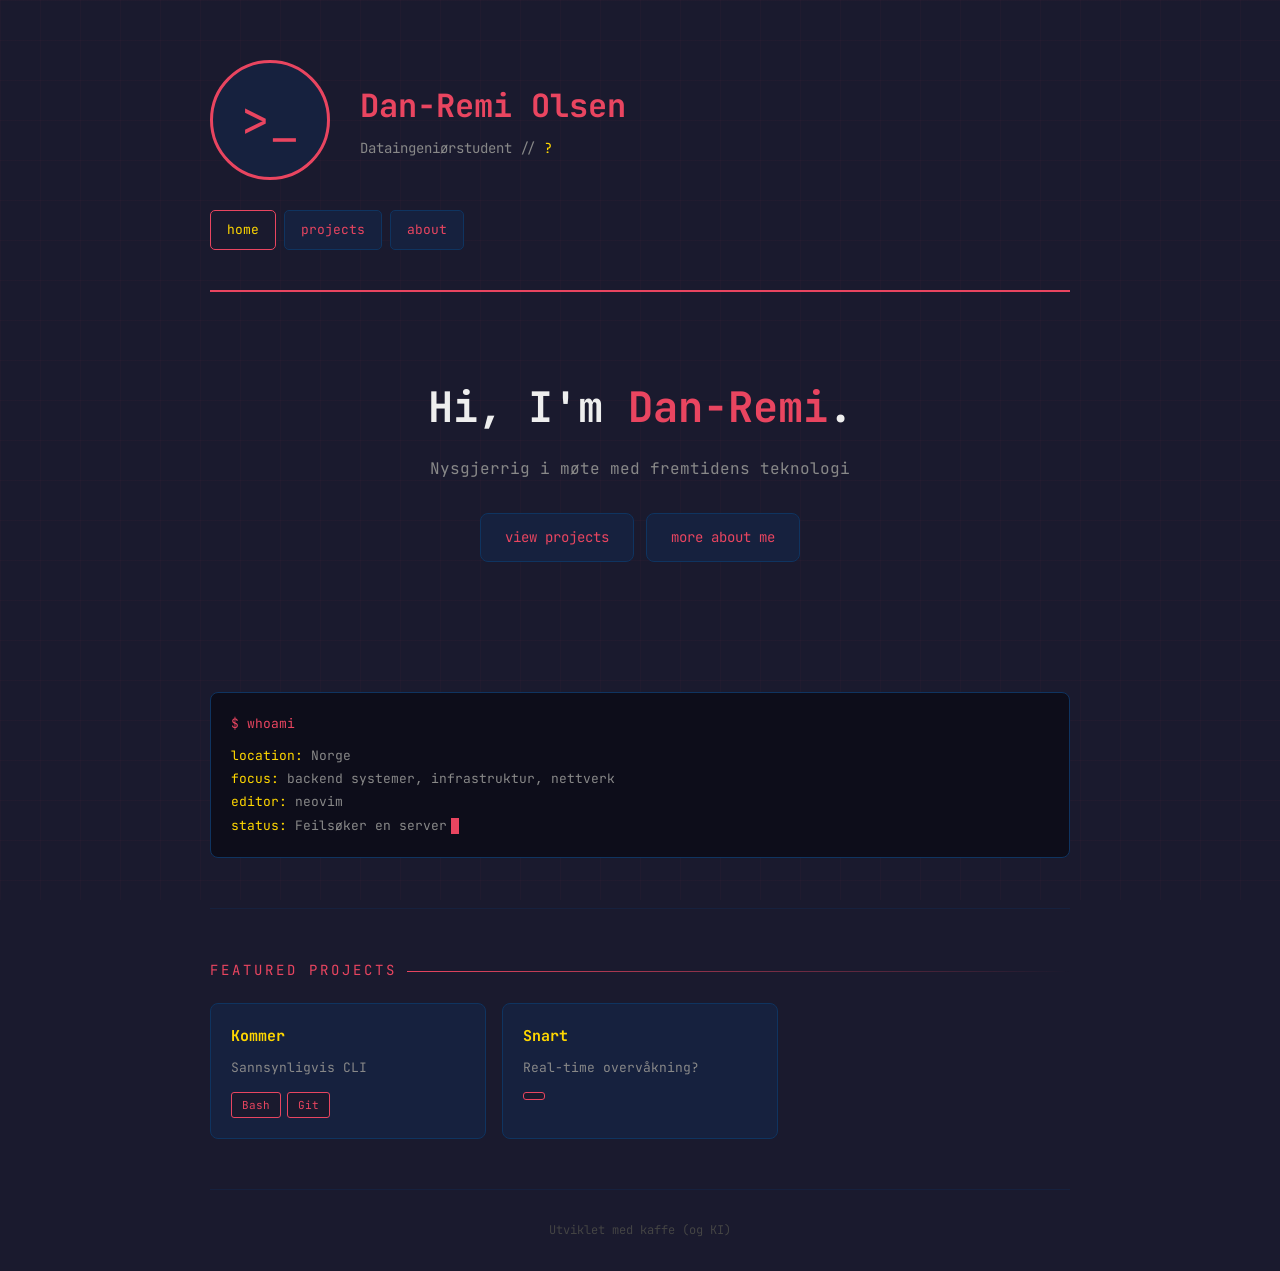
==== index.html @ e0314a2e "Første commit. Prototype bygget ved hjelp av KI" ====
<!DOCTYPE html>
<html lang="en">
<head>
    <meta charset="UTF-8">
    <meta name="viewport" content="width=device-width, initial-scale=1.0">
    <title>Dan-Remi Olsen</title>
    <link rel="stylesheet" href="style.css">
</head>
<body>

<div class="container">
    <header>
        <div class="header-content">
            <div class="avatar">&gt;_</div>
            <div class="header-text">
                <h1>Dan-Remi Olsen</h1>
                <div class="tagline">Dataingeniørstudent // <span>?</span></div>
            </div>
        </div>
        <nav>
            <a href="index.html" class="nav-active">home</a>
            <a href="projects.html">projects</a>
            <a href="about.html">about</a>
        </nav>
    </header>

    <div class="hero">
        <h2>Hi, I'm <span class="accent">Dan-Remi</span>.</h2>
        <p>Nysgjerrig i møte med fremtidens teknologi</p>
        <div class="cta-links">
            <a href="projects.html">view projects</a>
            <a href="about.html">more about me</a>
        </div>
    </div>

    <section>
        <div class="terminal">
            <div class="output">
                <span>location:</span> Norge<br>
                <span>focus:</span> backend systemer, infrastruktur, nettverk<br>
                <span>editor:</span> neovim<br>
                <span>status:</span> Feilsøker en server<span class="cursor"></span>
            </div>
        </div>
    </section>

    <section>
        <div class="section-title">featured projects</div>
        <div class="projects-grid">
            <div class="project-card">
                <h3>Kommer</h3>
                <p>Sannsynligvis CLI</p>
                <div class="project-tech">
                    <span class="tag">Bash</span>
                    <span class="tag">Git</span>
                </div>
            </div>
            <div class="project-card">
                <h3>Snart</h3>
                <p>Real-time overvåkning?</p>
                <div class="project-tech">
                    <span class="tag"></span>
                </div>
            </div>
        </div>
    </section>

    <footer>
        Utviklet med kaffe (og KI)
    </footer>
</div>

</body>
</html>
---- style.css ----
@import url('https://fonts.googleapis.com/css2?family=JetBrains+Mono:wght@400;700&display=swap');

* { box-sizing: border-box; margin: 0; padding: 0; }

body {
    background: #1a1a2e;
    color: #eee;
    font-family: 'JetBrains Mono', monospace;
    line-height: 1.7;
    overflow-x: hidden;
}

/* Subtle grid background */
body::before {
    content: '';
    position: fixed;
    top: 0; left: 0; right: 0; bottom: 0;
    background-image:
        linear-gradient(rgba(233, 69, 96, 0.03) 1px, transparent 1px),
        linear-gradient(90deg, rgba(233, 69, 96, 0.03) 1px, transparent 1px);
    background-size: 40px 40px;
    pointer-events: none;
    z-index: 0;
}

a { color: #e94560; text-decoration: none; transition: color 0.2s; }
a:hover { color: #ffd700; }

.container {
    max-width: 900px;
    margin: 0 auto;
    padding: 0 20px;
    position: relative;
    z-index: 1;
}

/* -- Header -- */
header {
    padding: 60px 0 40px;
    border-bottom: 2px solid #e94560;
}

.header-content {
    display: flex;
    align-items: center;
    gap: 30px;
}

.avatar {
    width: 120px;
    height: 120px;
    border-radius: 50%;
    border: 3px solid #e94560;
    background: #16213e;
    display: flex;
    align-items: center;
    justify-content: center;
    font-size: 48px;
    color: #e94560;
    flex-shrink: 0;
}

.header-text h1 {
    font-size: 32px;
    color: #e94560;
    margin-bottom: 4px;
}

.header-text .tagline {
    color: #888;
    font-size: 14px;
}

.header-text .tagline span {
    color: #ffd700;
}

nav {
    margin-top: 30px;
    display: flex;
    gap: 8px;
    flex-wrap: wrap;
}

nav a {
    background: #16213e;
    padding: 8px 16px;
    border-radius: 5px;
    border: 1px solid #0f3460;
    font-size: 13px;
    transition: all 0.2s;
}

nav a:hover {
    border-color: #e94560;
    color: #ffd700;
    background: #1a1a2e;
}

nav a.nav-active {
    border-color: #e94560;
    color: #ffd700;
    background: #1a1a2e;
}

/* -- Sections -- */
section {
    padding: 50px 0;
    border-bottom: 1px solid #16213e;
}

section:last-child { border-bottom: none; }

.section-title {
    font-size: 14px;
    color: #e94560;
    text-transform: uppercase;
    letter-spacing: 3px;
    margin-bottom: 20px;
    display: flex;
    align-items: center;
    gap: 10px;
}

.section-title::after {
    content: '';
    flex: 1;
    height: 1px;
    background: linear-gradient(90deg, #e94560, transparent);
}

/* -- Hero -- */
.hero {
    text-align: center;
    padding: 80px 0 60px;
}

.hero h2 {
    font-size: 42px;
    color: #eee;
    margin-bottom: 12px;
}

.hero h2 .accent {
    color: #e94560;
}

.hero p {
    color: #888;
    font-size: 16px;
    max-width: 600px;
    margin: 0 auto 30px;
}

.hero .cta-links {
    display: flex;
    gap: 12px;
    justify-content: center;
    flex-wrap: wrap;
}

.hero .cta-links a {
    background: #16213e;
    border: 1px solid #0f3460;
    border-radius: 8px;
    padding: 12px 24px;
    font-size: 14px;
    transition: all 0.2s;
}

.hero .cta-links a:hover {
    border-color: #e94560;
    transform: translateY(-2px);
}

/* -- About -- */
.about p {
    color: #ccc;
    font-size: 14px;
    margin-bottom: 12px;
}

.about .highlight {
    color: #ffd700;
}

/* -- Skills -- */
.skills-grid {
    display: grid;
    grid-template-columns: repeat(auto-fill, minmax(250px, 1fr));
    gap: 12px;
}

.skill-card {
    background: #16213e;
    border: 1px solid #0f3460;
    border-radius: 8px;
    padding: 16px;
    transition: all 0.2s;
}

.skill-card:hover {
    border-color: #e94560;
    transform: translateY(-2px);
}

.skill-card h3 {
    color: #e94560;
    font-size: 14px;
    margin-bottom: 8px;
}

.skill-tags {
    display: flex;
    flex-wrap: wrap;
    gap: 6px;
}

.tag {
    background: #1a1a2e;
    color: #888;
    padding: 3px 10px;
    border-radius: 3px;
    font-size: 12px;
    border: 1px solid #2a2a4a;
}

/* -- Projects -- */
.projects-grid {
    display: grid;
    grid-template-columns: repeat(auto-fill, minmax(260px, 1fr));
    gap: 16px;
}

.project-card {
    background: #16213e;
    border: 1px solid #0f3460;
    border-radius: 8px;
    padding: 20px;
    transition: all 0.2s;
    position: relative;
    overflow: hidden;
}

.project-card::before {
    content: '';
    position: absolute;
    top: 0; left: 0; right: 0;
    height: 3px;
    background: linear-gradient(90deg, #e94560, #ffd700);
    opacity: 0;
    transition: opacity 0.2s;
}

.project-card:hover {
    border-color: #e94560;
    transform: translateY(-2px);
}

.project-card:hover::before { opacity: 1; }

.project-card h3 {
    color: #ffd700;
    font-size: 15px;
    margin-bottom: 8px;
}

.project-card p {
    color: #888;
    font-size: 13px;
    margin-bottom: 12px;
}

.project-card .project-tech {
    display: flex;
    flex-wrap: wrap;
    gap: 6px;
}

.project-card .project-tech .tag {
    border-color: #e94560;
    color: #e94560;
    font-size: 11px;
}

/* -- Contact -- */
.contact-links {
    display: flex;
    gap: 12px;
    flex-wrap: wrap;
}

.contact-link {
    display: flex;
    align-items: center;
    gap: 8px;
    background: #16213e;
    border: 1px solid #0f3460;
    border-radius: 8px;
    padding: 14px 20px;
    font-size: 14px;
    transition: all 0.2s;
}

.contact-link:hover {
    border-color: #e94560;
    transform: translateY(-2px);
}

.contact-icon {
    font-size: 18px;
}

/* -- Terminal block -- */
.terminal {
    background: #0d0d1a;
    border: 1px solid #0f3460;
    border-radius: 8px;
    padding: 20px;
    margin-top: 20px;
    font-size: 13px;
    position: relative;
}

.terminal::before {
    content: '$ whoami';
    display: block;
    color: #e94560;
    margin-bottom: 8px;
}

.terminal .output {
    color: #888;
    line-height: 1.8;
}

.terminal .output span { color: #ffd700; }

.cursor {
    display: inline-block;
    width: 8px;
    height: 16px;
    background: #e94560;
    animation: blink 1s step-end infinite;
    vertical-align: middle;
    margin-left: 4px;
}

@keyframes blink { 50% { opacity: 0; } }

/* -- Experience -- */
.experience-list {
    display: grid;
    gap: 16px;
}

.experience-card {
    background: #16213e;
    border: 1px solid #0f3460;
    border-radius: 8px;
    padding: 20px;
    transition: all 0.2s;
    position: relative;
    overflow: hidden;
}

.experience-card::before {
    content: '';
    position: absolute;
    top: 0; left: 0; bottom: 0;
    width: 3px;
    background: linear-gradient(180deg, #e94560, #ffd700);
    opacity: 0;
    transition: opacity 0.2s;
}

.experience-card:hover {
    border-color: #e94560;
    transform: translateY(-2px);
}

.experience-card:hover::before { opacity: 1; }

.experience-card h3 {
    color: #ffd700;
    font-size: 15px;
    margin-bottom: 4px;
}

.experience-card .role {
    color: #e94560;
    font-size: 13px;
    margin-bottom: 4px;
}

.experience-card .period {
    color: #555;
    font-size: 12px;
    margin-bottom: 10px;
}

.experience-card p {
    color: #888;
    font-size: 13px;
}

/* -- Footer -- */
footer {
    padding: 30px 0;
    text-align: center;
    color: #444;
    font-size: 12px;
}

/* -- Responsive -- */
@media (max-width: 600px) {
    .header-content { flex-direction: column; text-align: center; }
    .header-text h1 { font-size: 24px; }
    nav { justify-content: center; }
    .avatar { width: 90px; height: 90px; font-size: 36px; }
    .hero h2 { font-size: 28px; }
    .hero p { font-size: 14px; }
}
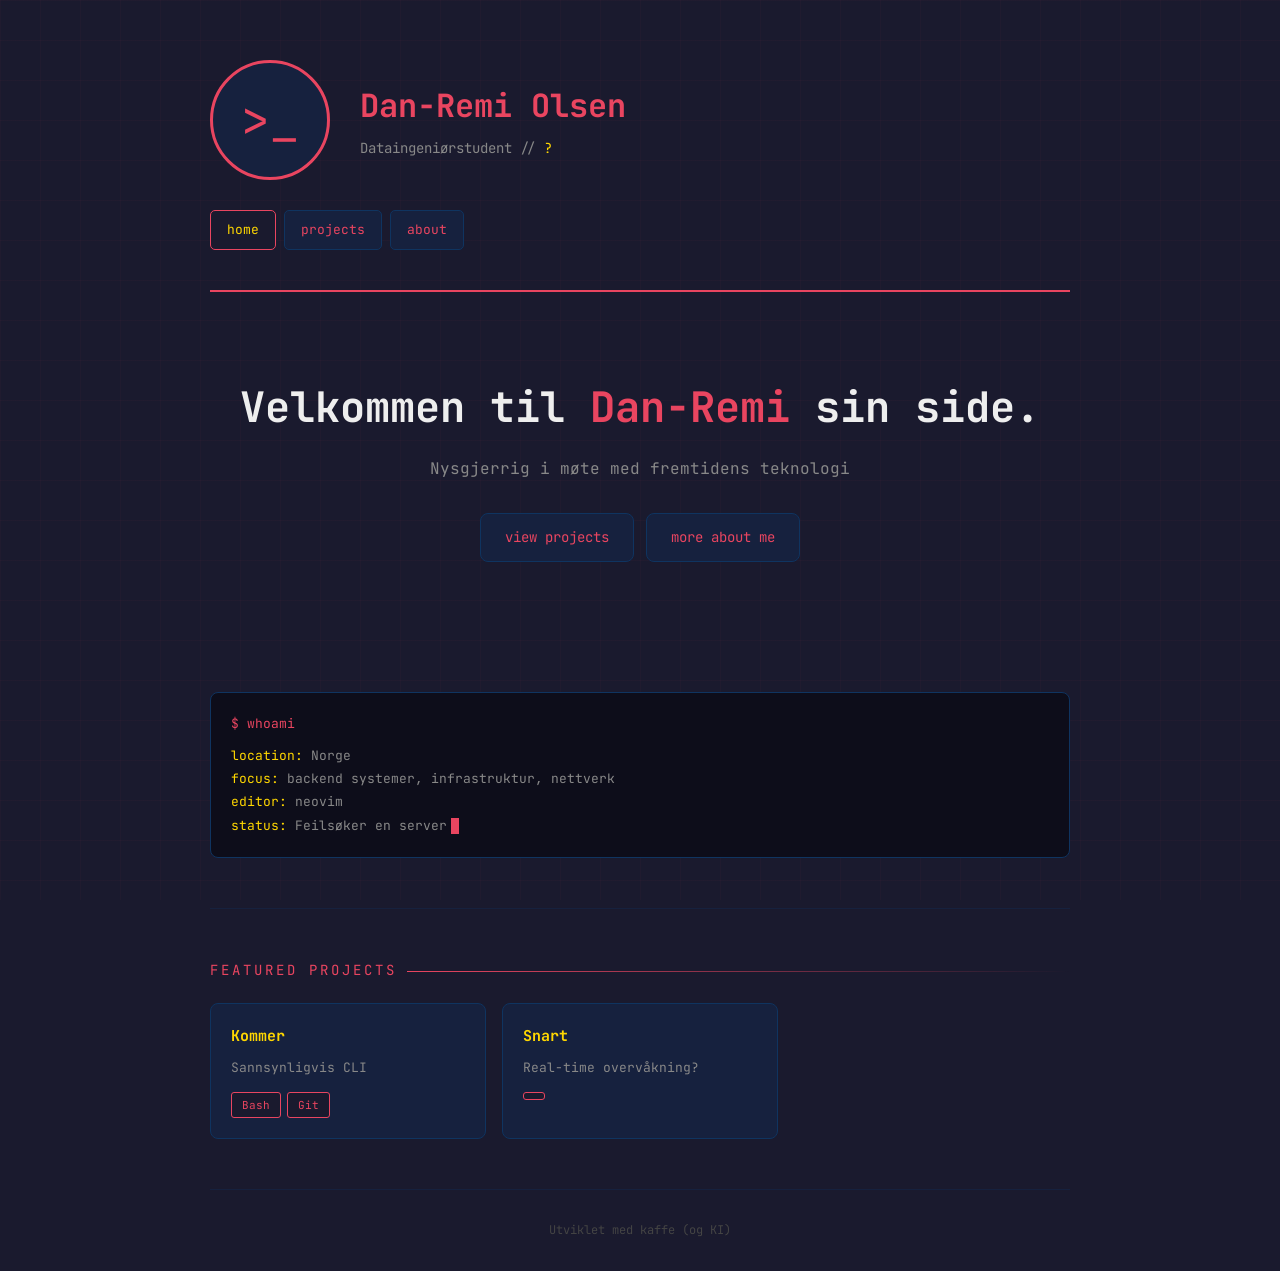
==== commit 480fc426: "Liten endring" ====
--- a/index.html
+++ b/index.html
@@ -25,7 +25,7 @@
     </header>
 
     <div class="hero">
-        <h2>Hi, I'm <span class="accent">Dan-Remi</span>.</h2>
+        <h2>Velkommen til <span class="accent">Dan-Remi</span> sin side.</h2>
         <p>Nysgjerrig i møte med fremtidens teknologi</p>
         <div class="cta-links">
             <a href="projects.html">view projects</a>
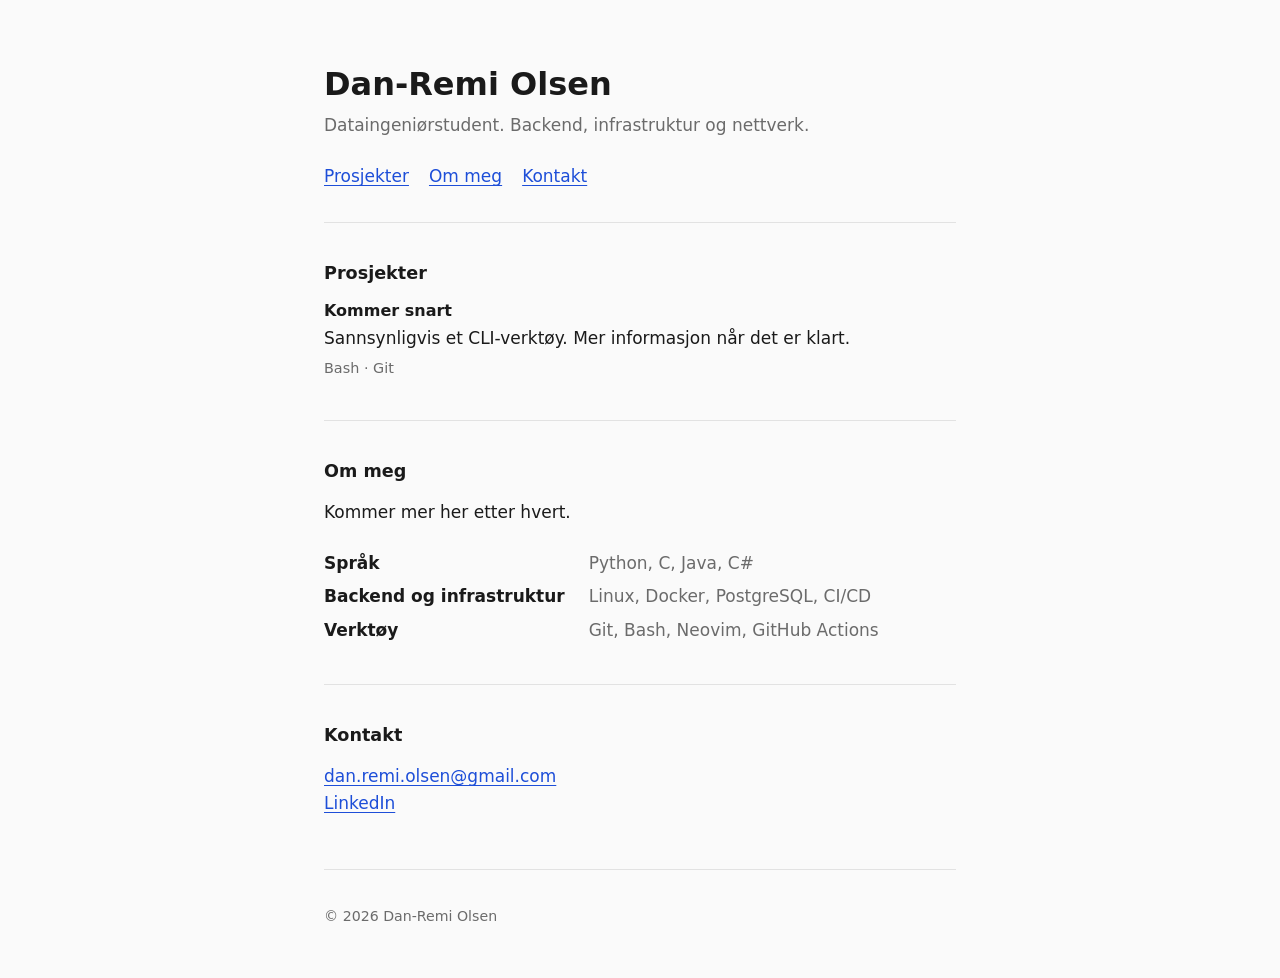
==== commit 5535629d: "Skriv om siden til én enkel, moderne side Slår sammen index/projects/about til én side på norsk med " ====
--- a/index.html
+++ b/index.html
@@ -1,74 +1,62 @@
 <!DOCTYPE html>
-<html lang="en">
+<html lang="no">
 <head>
     <meta charset="UTF-8">
     <meta name="viewport" content="width=device-width, initial-scale=1.0">
+    <meta name="color-scheme" content="light dark">
+    <meta name="description" content="Dan-Remi Olsen – dataingeniørstudent med interesse for backend, infrastruktur og nettverk.">
     <title>Dan-Remi Olsen</title>
     <link rel="stylesheet" href="style.css">
 </head>
 <body>
 
-<div class="container">
-    <header>
-        <div class="header-content">
-            <div class="avatar">&gt;_</div>
-            <div class="header-text">
-                <h1>Dan-Remi Olsen</h1>
-                <div class="tagline">Dataingeniørstudent // <span>?</span></div>
-            </div>
-        </div>
-        <nav>
-            <a href="index.html" class="nav-active">home</a>
-            <a href="projects.html">projects</a>
-            <a href="about.html">about</a>
-        </nav>
-    </header>
+<header>
+    <h1>Dan-Remi Olsen</h1>
+    <p class="lead">Dataingeniørstudent. Backend, infrastruktur og nettverk.</p>
+    <nav>
+        <a href="#prosjekter">Prosjekter</a>
+        <a href="#om">Om meg</a>
+        <a href="#kontakt">Kontakt</a>
+    </nav>
+</header>
 
-    <div class="hero">
-        <h2>Velkommen til <span class="accent">Dan-Remi</span> sin side.</h2>
-        <p>Nysgjerrig i møte med fremtidens teknologi</p>
-        <div class="cta-links">
-            <a href="projects.html">view projects</a>
-            <a href="about.html">more about me</a>
-        </div>
-    </div>
-
-    <section>
-        <div class="terminal">
-            <div class="output">
-                <span>location:</span> Norge<br>
-                <span>focus:</span> backend systemer, infrastruktur, nettverk<br>
-                <span>editor:</span> neovim<br>
-                <span>status:</span> Feilsøker en server<span class="cursor"></span>
-            </div>
-        </div>
+<main>
+    <section id="prosjekter">
+        <h2>Prosjekter</h2>
+        <ul class="list">
+            <li>
+                <h3>Kommer snart</h3>
+                <p>Sannsynligvis et CLI-verktøy. Mer informasjon når det er klart.</p>
+                <p class="meta">Bash · Git</p>
+            </li>
+        </ul>
     </section>
 
-    <section>
-        <div class="section-title">featured projects</div>
-        <div class="projects-grid">
-            <div class="project-card">
-                <h3>Kommer</h3>
-                <p>Sannsynligvis CLI</p>
-                <div class="project-tech">
-                    <span class="tag">Bash</span>
-                    <span class="tag">Git</span>
-                </div>
-            </div>
-            <div class="project-card">
-                <h3>Snart</h3>
-                <p>Real-time overvåkning?</p>
-                <div class="project-tech">
-                    <span class="tag"></span>
-                </div>
-            </div>
-        </div>
+    <section id="om">
+        <h2>Om meg</h2>
+        <p>Kommer mer her etter hvert.</p>
+        <dl class="skills">
+            <dt>Språk</dt>
+            <dd>Python, C, Java, C#</dd>
+            <dt>Backend og infrastruktur</dt>
+            <dd>Linux, Docker, PostgreSQL, CI/CD</dd>
+            <dt>Verktøy</dt>
+            <dd>Git, Bash, Neovim, GitHub Actions</dd>
+        </dl>
     </section>
 
-    <footer>
-        Utviklet med kaffe (og KI)
-    </footer>
-</div>
+    <section id="kontakt">
+        <h2>Kontakt</h2>
+        <p>
+            <a href="mailto:dan.remi.olsen@gmail.com">dan.remi.olsen@gmail.com</a><br>
+            <a href="https://www.linkedin.com/in/dan-remi-olsen-540b53263">LinkedIn</a>
+        </p>
+    </section>
+</main>
+
+<footer>
+    <small>© 2026 Dan-Remi Olsen</small>
+</footer>
 
 </body>
 </html>
--- a/style.css
+++ b/style.css
@@ -1,423 +1,111 @@
-@import url('https://fonts.googleapis.com/css2?family=JetBrains+Mono:wght@400;700&display=swap');
+:root {
+    --bg: #fafafa;
+    --fg: #1a1a1a;
+    --muted: #6b6b6b;
+    --border: #e2e2e2;
+    --accent: #1d4ed8;
+}
 
-* { box-sizing: border-box; margin: 0; padding: 0; }
+@media (prefers-color-scheme: dark) {
+    :root {
+        --bg: #141414;
+        --fg: #e6e6e6;
+        --muted: #9a9a9a;
+        --border: #2a2a2a;
+        --accent: #7aa2f7;
+    }
+}
+
+* { box-sizing: border-box; }
 
 body {
-    background: #1a1a2e;
-    color: #eee;
-    font-family: 'JetBrains Mono', monospace;
-    line-height: 1.7;
-    overflow-x: hidden;
+    margin: 0 auto;
+    max-width: 42rem;
+    padding: 0 1.25rem;
+    background: var(--bg);
+    color: var(--fg);
+    font-family: system-ui, -apple-system, "Segoe UI", Roboto, sans-serif;
+    font-size: 17px;
+    line-height: 1.6;
 }
 
-/* Subtle grid background */
-body::before {
-    content: '';
-    position: fixed;
-    top: 0; left: 0; right: 0; bottom: 0;
-    background-image:
-        linear-gradient(rgba(233, 69, 96, 0.03) 1px, transparent 1px),
-        linear-gradient(90deg, rgba(233, 69, 96, 0.03) 1px, transparent 1px);
-    background-size: 40px 40px;
-    pointer-events: none;
-    z-index: 0;
+h1, h2, h3 {
+    font-weight: 600;
+    line-height: 1.25;
+    margin: 0;
 }
 
-a { color: #e94560; text-decoration: none; transition: color 0.2s; }
-a:hover { color: #ffd700; }
+h1 { font-size: 2rem; }
+h2 { font-size: 1.1rem; margin-bottom: 1rem; }
+h3 { font-size: 1rem; }
 
-.container {
-    max-width: 900px;
-    margin: 0 auto;
-    padding: 0 20px;
-    position: relative;
-    z-index: 1;
+p { margin: 0 0 0.75rem; }
+
+a {
+    color: var(--accent);
+    text-decoration: underline;
+    text-underline-offset: 0.15em;
 }
 
-/* -- Header -- */
-header {
-    padding: 60px 0 40px;
-    border-bottom: 2px solid #e94560;
-}
+a:hover { color: var(--fg); }
 
-.header-content {
-    display: flex;
-    align-items: center;
-    gap: 30px;
-}
+/* Header */
+header { padding: 4rem 0 2rem; }
 
-.avatar {
-    width: 120px;
-    height: 120px;
-    border-radius: 50%;
-    border: 3px solid #e94560;
-    background: #16213e;
-    display: flex;
-    align-items: center;
-    justify-content: center;
-    font-size: 48px;
-    color: #e94560;
-    flex-shrink: 0;
-}
-
-.header-text h1 {
-    font-size: 32px;
-    color: #e94560;
-    margin-bottom: 4px;
-}
-
-.header-text .tagline {
-    color: #888;
-    font-size: 14px;
-}
-
-.header-text .tagline span {
-    color: #ffd700;
+.lead {
+    color: var(--muted);
+    margin: 0.5rem 0 1.5rem;
 }
 
 nav {
-    margin-top: 30px;
     display: flex;
-    gap: 8px;
     flex-wrap: wrap;
+    gap: 1.25rem;
 }
 
-nav a {
-    background: #16213e;
-    padding: 8px 16px;
-    border-radius: 5px;
-    border: 1px solid #0f3460;
-    font-size: 13px;
-    transition: all 0.2s;
+/* Sections */
+section {
+    border-top: 1px solid var(--border);
+    padding: 2.5rem 0;
 }
 
-nav a:hover {
-    border-color: #e94560;
-    color: #ffd700;
-    background: #1a1a2e;
+/* Project list */
+.list {
+    list-style: none;
+    margin: 0;
+    padding: 0;
 }
 
-nav a.nav-active {
-    border-color: #e94560;
-    color: #ffd700;
-    background: #1a1a2e;
+.list li + li {
+    margin-top: 1.5rem;
 }
 
-/* -- Sections -- */
-section {
-    padding: 50px 0;
-    border-bottom: 1px solid #16213e;
+.list p { margin: 0.25rem 0 0; }
+
+.meta {
+    color: var(--muted);
+    font-size: 0.9rem;
 }
 
-section:last-child { border-bottom: none; }
-
-.section-title {
-    font-size: 14px;
-    color: #e94560;
-    text-transform: uppercase;
-    letter-spacing: 3px;
-    margin-bottom: 20px;
-    display: flex;
-    align-items: center;
-    gap: 10px;
+/* Skills */
+.skills {
+    margin: 1.5rem 0 0;
+    display: grid;
+    grid-template-columns: max-content 1fr;
+    gap: 0.4rem 1.5rem;
 }
 
-.section-title::after {
-    content: '';
-    flex: 1;
-    height: 1px;
-    background: linear-gradient(90deg, #e94560, transparent);
+.skills dt { font-weight: 600; }
+.skills dd { margin: 0; color: var(--muted); }
+
+@media (max-width: 480px) {
+    .skills { grid-template-columns: 1fr; gap: 0; }
+    .skills dd { margin-bottom: 0.75rem; }
 }
 
-/* -- Hero -- */
-.hero {
-    text-align: center;
-    padding: 80px 0 60px;
+/* Footer */
+footer {
+    border-top: 1px solid var(--border);
+    padding: 2rem 0 3rem;
+    color: var(--muted);
 }
-
-.hero h2 {
-    font-size: 42px;
-    color: #eee;
-    margin-bottom: 12px;
-}
-
-.hero h2 .accent {
-    color: #e94560;
-}
-
-.hero p {
-    color: #888;
-    font-size: 16px;
-    max-width: 600px;
-    margin: 0 auto 30px;
-}
-
-.hero .cta-links {
-    display: flex;
-    gap: 12px;
-    justify-content: center;
-    flex-wrap: wrap;
-}
-
-.hero .cta-links a {
-    background: #16213e;
-    border: 1px solid #0f3460;
-    border-radius: 8px;
-    padding: 12px 24px;
-    font-size: 14px;
-    transition: all 0.2s;
-}
-
-.hero .cta-links a:hover {
-    border-color: #e94560;
-    transform: translateY(-2px);
-}
-
-/* -- About -- */
-.about p {
-    color: #ccc;
-    font-size: 14px;
-    margin-bottom: 12px;
-}
-
-.about .highlight {
-    color: #ffd700;
-}
-
-/* -- Skills -- */
-.skills-grid {
-    display: grid;
-    grid-template-columns: repeat(auto-fill, minmax(250px, 1fr));
-    gap: 12px;
-}
-
-.skill-card {
-    background: #16213e;
-    border: 1px solid #0f3460;
-    border-radius: 8px;
-    padding: 16px;
-    transition: all 0.2s;
-}
-
-.skill-card:hover {
-    border-color: #e94560;
-    transform: translateY(-2px);
-}
-
-.skill-card h3 {
-    color: #e94560;
-    font-size: 14px;
-    margin-bottom: 8px;
-}
-
-.skill-tags {
-    display: flex;
-    flex-wrap: wrap;
-    gap: 6px;
-}
-
-.tag {
-    background: #1a1a2e;
-    color: #888;
-    padding: 3px 10px;
-    border-radius: 3px;
-    font-size: 12px;
-    border: 1px solid #2a2a4a;
-}
-
-/* -- Projects -- */
-.projects-grid {
-    display: grid;
-    grid-template-columns: repeat(auto-fill, minmax(260px, 1fr));
-    gap: 16px;
-}
-
-.project-card {
-    background: #16213e;
-    border: 1px solid #0f3460;
-    border-radius: 8px;
-    padding: 20px;
-    transition: all 0.2s;
-    position: relative;
-    overflow: hidden;
-}
-
-.project-card::before {
-    content: '';
-    position: absolute;
-    top: 0; left: 0; right: 0;
-    height: 3px;
-    background: linear-gradient(90deg, #e94560, #ffd700);
-    opacity: 0;
-    transition: opacity 0.2s;
-}
-
-.project-card:hover {
-    border-color: #e94560;
-    transform: translateY(-2px);
-}
-
-.project-card:hover::before { opacity: 1; }
-
-.project-card h3 {
-    color: #ffd700;
-    font-size: 15px;
-    margin-bottom: 8px;
-}
-
-.project-card p {
-    color: #888;
-    font-size: 13px;
-    margin-bottom: 12px;
-}
-
-.project-card .project-tech {
-    display: flex;
-    flex-wrap: wrap;
-    gap: 6px;
-}
-
-.project-card .project-tech .tag {
-    border-color: #e94560;
-    color: #e94560;
-    font-size: 11px;
-}
-
-/* -- Contact -- */
-.contact-links {
-    display: flex;
-    gap: 12px;
-    flex-wrap: wrap;
-}
-
-.contact-link {
-    display: flex;
-    align-items: center;
-    gap: 8px;
-    background: #16213e;
-    border: 1px solid #0f3460;
-    border-radius: 8px;
-    padding: 14px 20px;
-    font-size: 14px;
-    transition: all 0.2s;
-}
-
-.contact-link:hover {
-    border-color: #e94560;
-    transform: translateY(-2px);
-}
-
-.contact-icon {
-    font-size: 18px;
-}
-
-/* -- Terminal block -- */
-.terminal {
-    background: #0d0d1a;
-    border: 1px solid #0f3460;
-    border-radius: 8px;
-    padding: 20px;
-    margin-top: 20px;
-    font-size: 13px;
-    position: relative;
-}
-
-.terminal::before {
-    content: '$ whoami';
-    display: block;
-    color: #e94560;
-    margin-bottom: 8px;
-}
-
-.terminal .output {
-    color: #888;
-    line-height: 1.8;
-}
-
-.terminal .output span { color: #ffd700; }
-
-.cursor {
-    display: inline-block;
-    width: 8px;
-    height: 16px;
-    background: #e94560;
-    animation: blink 1s step-end infinite;
-    vertical-align: middle;
-    margin-left: 4px;
-}
-
-@keyframes blink { 50% { opacity: 0; } }
-
-/* -- Experience -- */
-.experience-list {
-    display: grid;
-    gap: 16px;
-}
-
-.experience-card {
-    background: #16213e;
-    border: 1px solid #0f3460;
-    border-radius: 8px;
-    padding: 20px;
-    transition: all 0.2s;
-    position: relative;
-    overflow: hidden;
-}
-
-.experience-card::before {
-    content: '';
-    position: absolute;
-    top: 0; left: 0; bottom: 0;
-    width: 3px;
-    background: linear-gradient(180deg, #e94560, #ffd700);
-    opacity: 0;
-    transition: opacity 0.2s;
-}
-
-.experience-card:hover {
-    border-color: #e94560;
-    transform: translateY(-2px);
-}
-
-.experience-card:hover::before { opacity: 1; }
-
-.experience-card h3 {
-    color: #ffd700;
-    font-size: 15px;
-    margin-bottom: 4px;
-}
-
-.experience-card .role {
-    color: #e94560;
-    font-size: 13px;
-    margin-bottom: 4px;
-}
-
-.experience-card .period {
-    color: #555;
-    font-size: 12px;
-    margin-bottom: 10px;
-}
-
-.experience-card p {
-    color: #888;
-    font-size: 13px;
-}
-
-/* -- Footer -- */
-footer {
-    padding: 30px 0;
-    text-align: center;
-    color: #444;
-    font-size: 12px;
-}
-
-/* -- Responsive -- */
-@media (max-width: 600px) {
-    .header-content { flex-direction: column; text-align: center; }
-    .header-text h1 { font-size: 24px; }
-    nav { justify-content: center; }
-    .avatar { width: 90px; height: 90px; font-size: 36px; }
-    .hero h2 { font-size: 28px; }
-    .hero p { font-size: 14px; }
-}
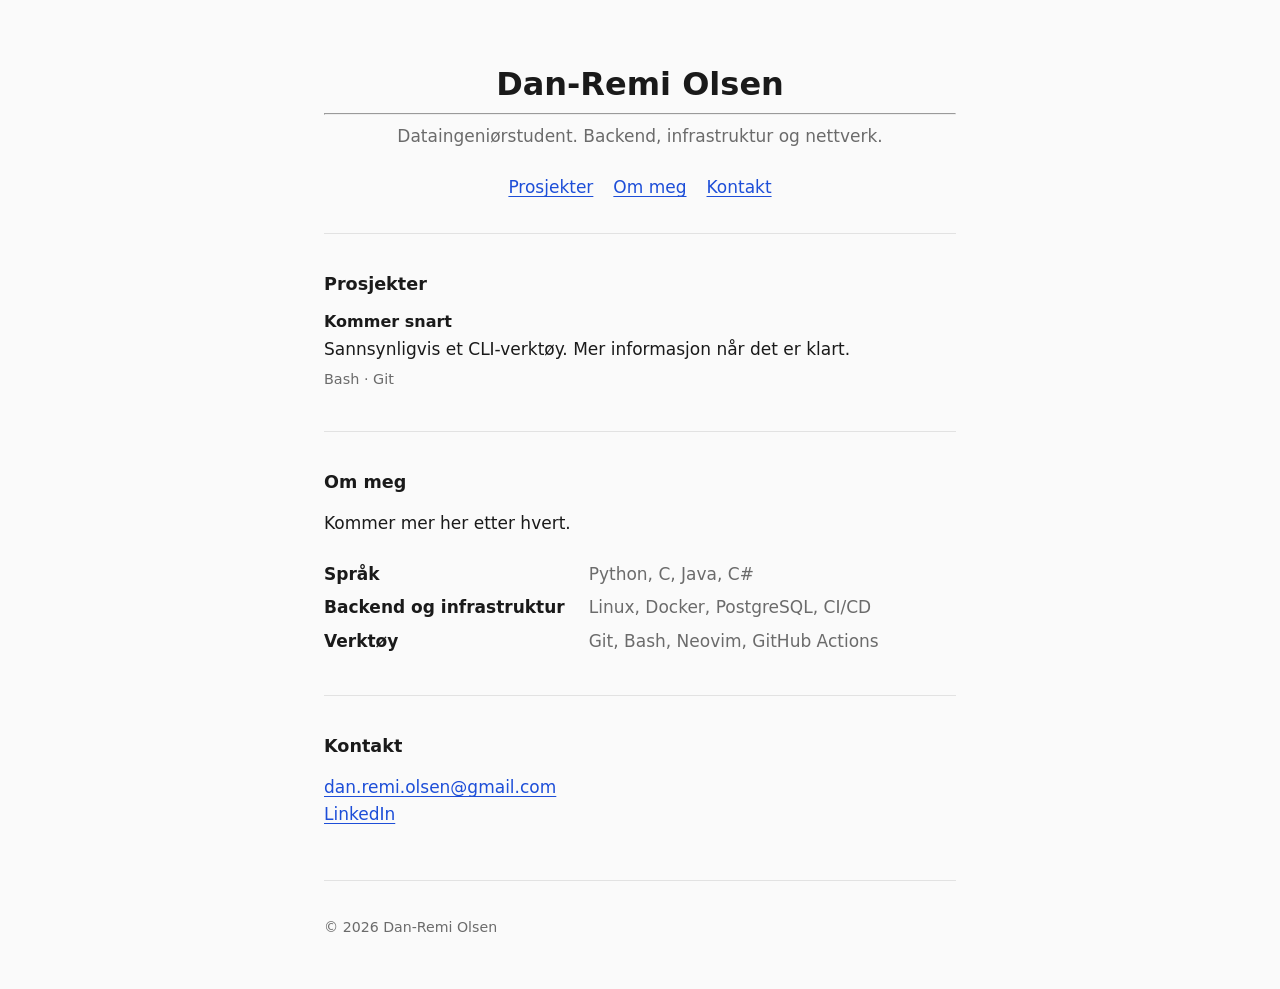
==== commit cbbd82b8: "La til index.js, med et enkel script for å dynamisk oppdatere årstall + liten endring for å midstill" ====
--- a/index.html
+++ b/index.html
@@ -12,6 +12,7 @@
 
 <header>
     <h1>Dan-Remi Olsen</h1>
+    <hr>
     <p class="lead">Dataingeniørstudent. Backend, infrastruktur og nettverk.</p>
     <nav>
         <a href="#prosjekter">Prosjekter</a>
@@ -55,8 +56,9 @@
 </main>
 
 <footer>
-    <small>© 2026 Dan-Remi Olsen</small>
+    <small id="footnote"></small>
 </footer>
 
+<script src="index.js"></script>
 </body>
 </html>
--- a/style.css
+++ b/style.css
@@ -35,7 +35,7 @@
     margin: 0;
 }
 
-h1 { font-size: 2rem; }
+h1 { font-size: 2rem; text-align: center; }
 h2 { font-size: 1.1rem; margin-bottom: 1rem; }
 h3 { font-size: 1rem; }
 
@@ -55,13 +55,16 @@
 .lead {
     color: var(--muted);
     margin: 0.5rem 0 1.5rem;
+    text-align: center;
 }
 
 nav {
     display: flex;
     flex-wrap: wrap;
+    justify-content: center;
     gap: 1.25rem;
 }
+
 
 /* Sections */
 section {
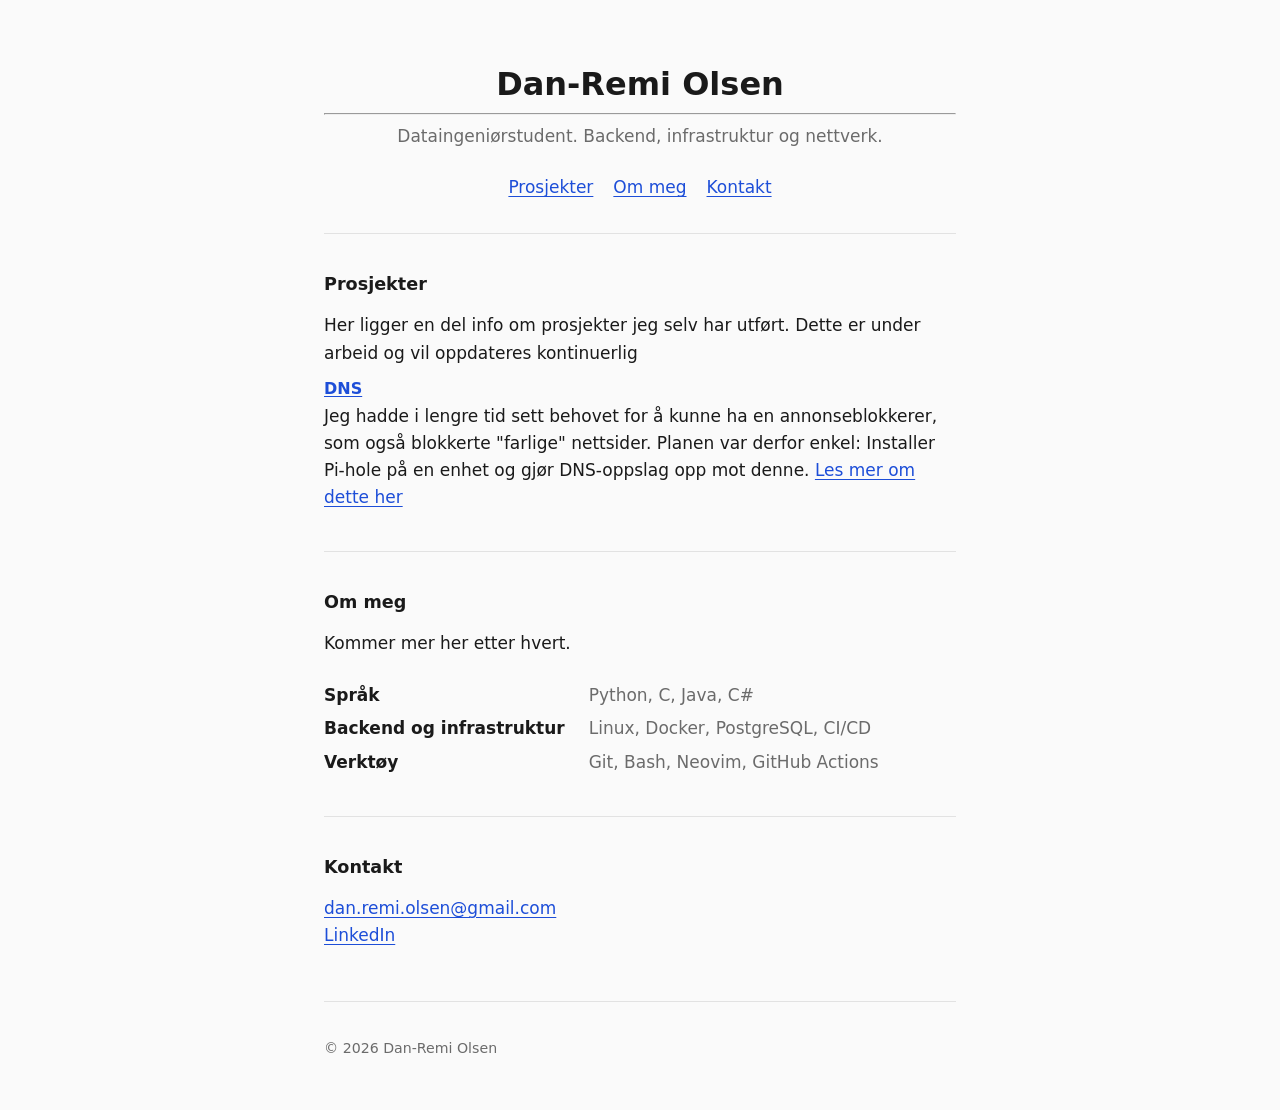
==== commit 7e71ec9d: "Lagt til informasjon om ett prosjekt og lagd skjelletet for det neste. style.css er oppdatert for å " ====
--- a/index.html
+++ b/index.html
@@ -24,11 +24,14 @@
 <main>
     <section id="prosjekter">
         <h2>Prosjekter</h2>
+        <p>
+            Her ligger en del info om prosjekter jeg selv har utført. Dette er under arbeid og vil oppdateres kontinuerlig
+        </p>
         <ul class="list">
             <li>
-                <h3>Kommer snart</h3>
-                <p>Sannsynligvis et CLI-verktøy. Mer informasjon når det er klart.</p>
-                <p class="meta">Bash · Git</p>
+                <h3><a href="prosjekt/dns.html">DNS</a></h3>
+                <p>Jeg hadde i lengre tid sett behovet for å kunne ha en annonseblokkerer, som også blokkerte "farlige" nettsider.
+            Planen var derfor enkel: Installer Pi-hole på en enhet og gjør DNS-oppslag opp mot denne. <a href="prosjekt/dns.html">Les mer om dette her</a></p>
             </li>
         </ul>
     </section>
@@ -56,7 +59,7 @@
 </main>
 
 <footer>
-    <small id="footnote"></small>
+    <small id="footnote">© Dan-Remi Olsen</small>
 </footer>
 
 <script src="index.js"></script>
--- a/style.css
+++ b/style.css
@@ -72,6 +72,25 @@
     padding: 2.5rem 0;
 }
 
+/* Prosjektsider */
+.artikkel section {
+    border-top: none;
+    padding: 0;
+    margin-bottom: 2rem;
+}
+
+.artikkel h2 {
+    font-size: 1.3rem;
+    margin-bottom: 0.5rem;
+}
+
+.artikkel ul {
+    margin: 0 0 0.75rem;
+    padding-left: 1.25rem;
+}
+
+.artikkel code { font-size: 0.9em; }
+
 /* Project list */
 .list {
     list-style: none;
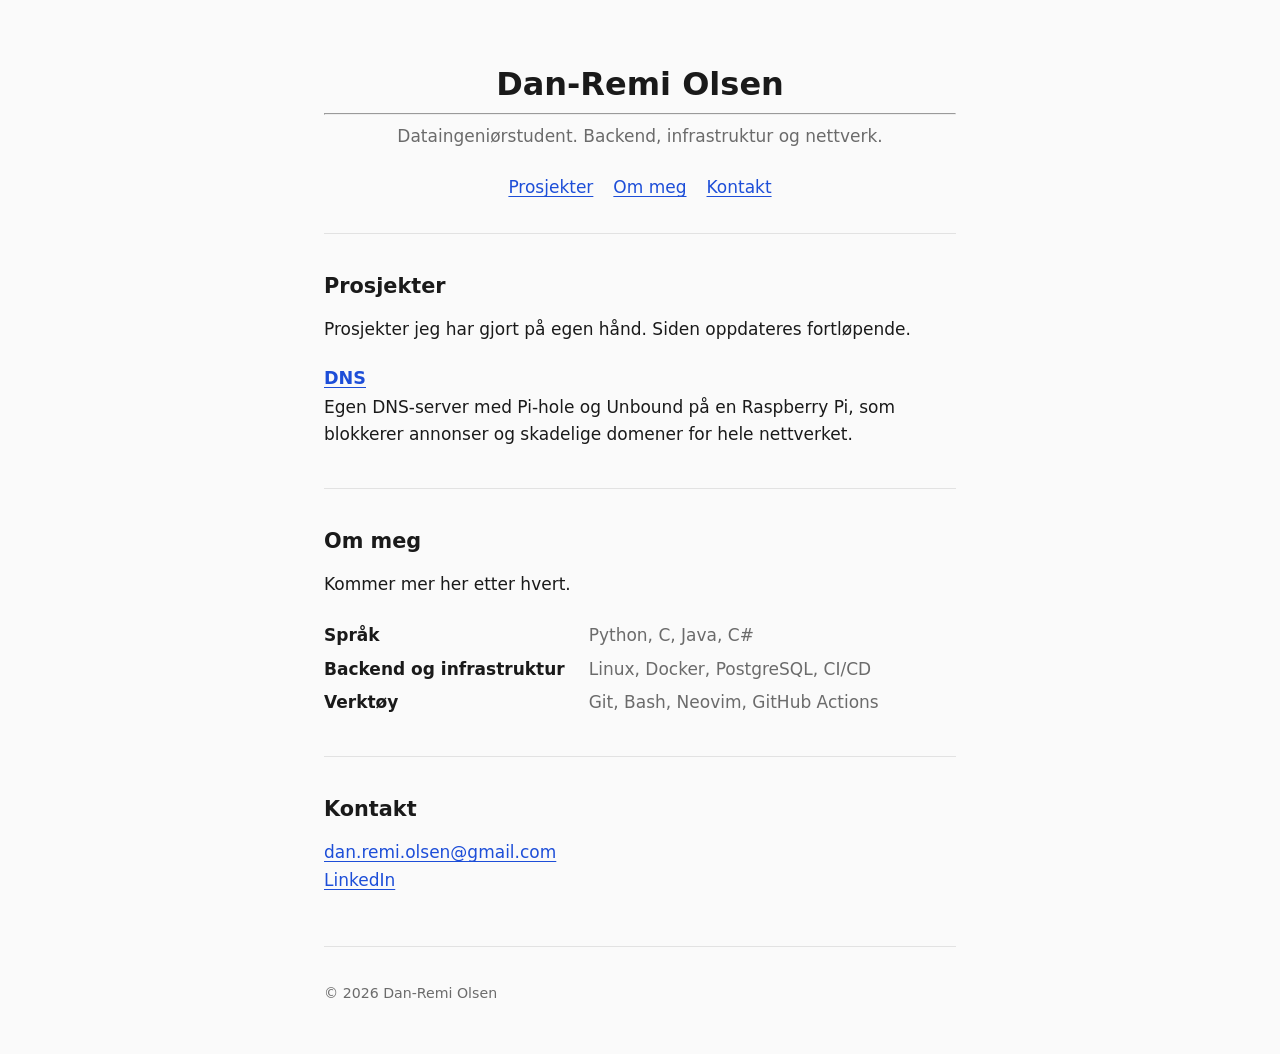
==== commit 43e7f901: "Endret litt for å få litt bedre fremstilling av prosjektet" ====
--- a/index.html
+++ b/index.html
@@ -25,13 +25,12 @@
     <section id="prosjekter">
         <h2>Prosjekter</h2>
         <p>
-            Her ligger en del info om prosjekter jeg selv har utført. Dette er under arbeid og vil oppdateres kontinuerlig
+            Prosjekter jeg har gjort på egen hånd. Siden oppdateres fortløpende.
         </p>
         <ul class="list">
             <li>
                 <h3><a href="prosjekt/dns.html">DNS</a></h3>
-                <p>Jeg hadde i lengre tid sett behovet for å kunne ha en annonseblokkerer, som også blokkerte "farlige" nettsider.
-            Planen var derfor enkel: Installer Pi-hole på en enhet og gjør DNS-oppslag opp mot denne. <a href="prosjekt/dns.html">Les mer om dette her</a></p>
+                <p>Egen DNS-server med Pi-hole og Unbound på en Raspberry Pi, som blokkerer annonser og skadelige domener for hele nettverket.</p>
             </li>
         </ul>
     </section>
--- a/style.css
+++ b/style.css
@@ -36,7 +36,7 @@
 }
 
 h1 { font-size: 2rem; text-align: center; }
-h2 { font-size: 1.1rem; margin-bottom: 1rem; }
+h2 { font-size: 1.3rem; margin-bottom: 1rem; }
 h3 { font-size: 1rem; }
 
 p { margin: 0 0 0.75rem; }
@@ -73,6 +73,8 @@
 }
 
 /* Prosjektsider */
+main + nav { padding: 1rem 0 2rem; }
+
 .artikkel section {
     border-top: none;
     padding: 0;
@@ -94,7 +96,7 @@
 /* Project list */
 .list {
     list-style: none;
-    margin: 0;
+    margin: 1.5rem 0 0;
     padding: 0;
 }
 
@@ -102,12 +104,9 @@
     margin-top: 1.5rem;
 }
 
+.list h3 { font-size: 1.1rem; }
+
 .list p { margin: 0.25rem 0 0; }
-
-.meta {
-    color: var(--muted);
-    font-size: 0.9rem;
-}
 
 /* Skills */
 .skills {
